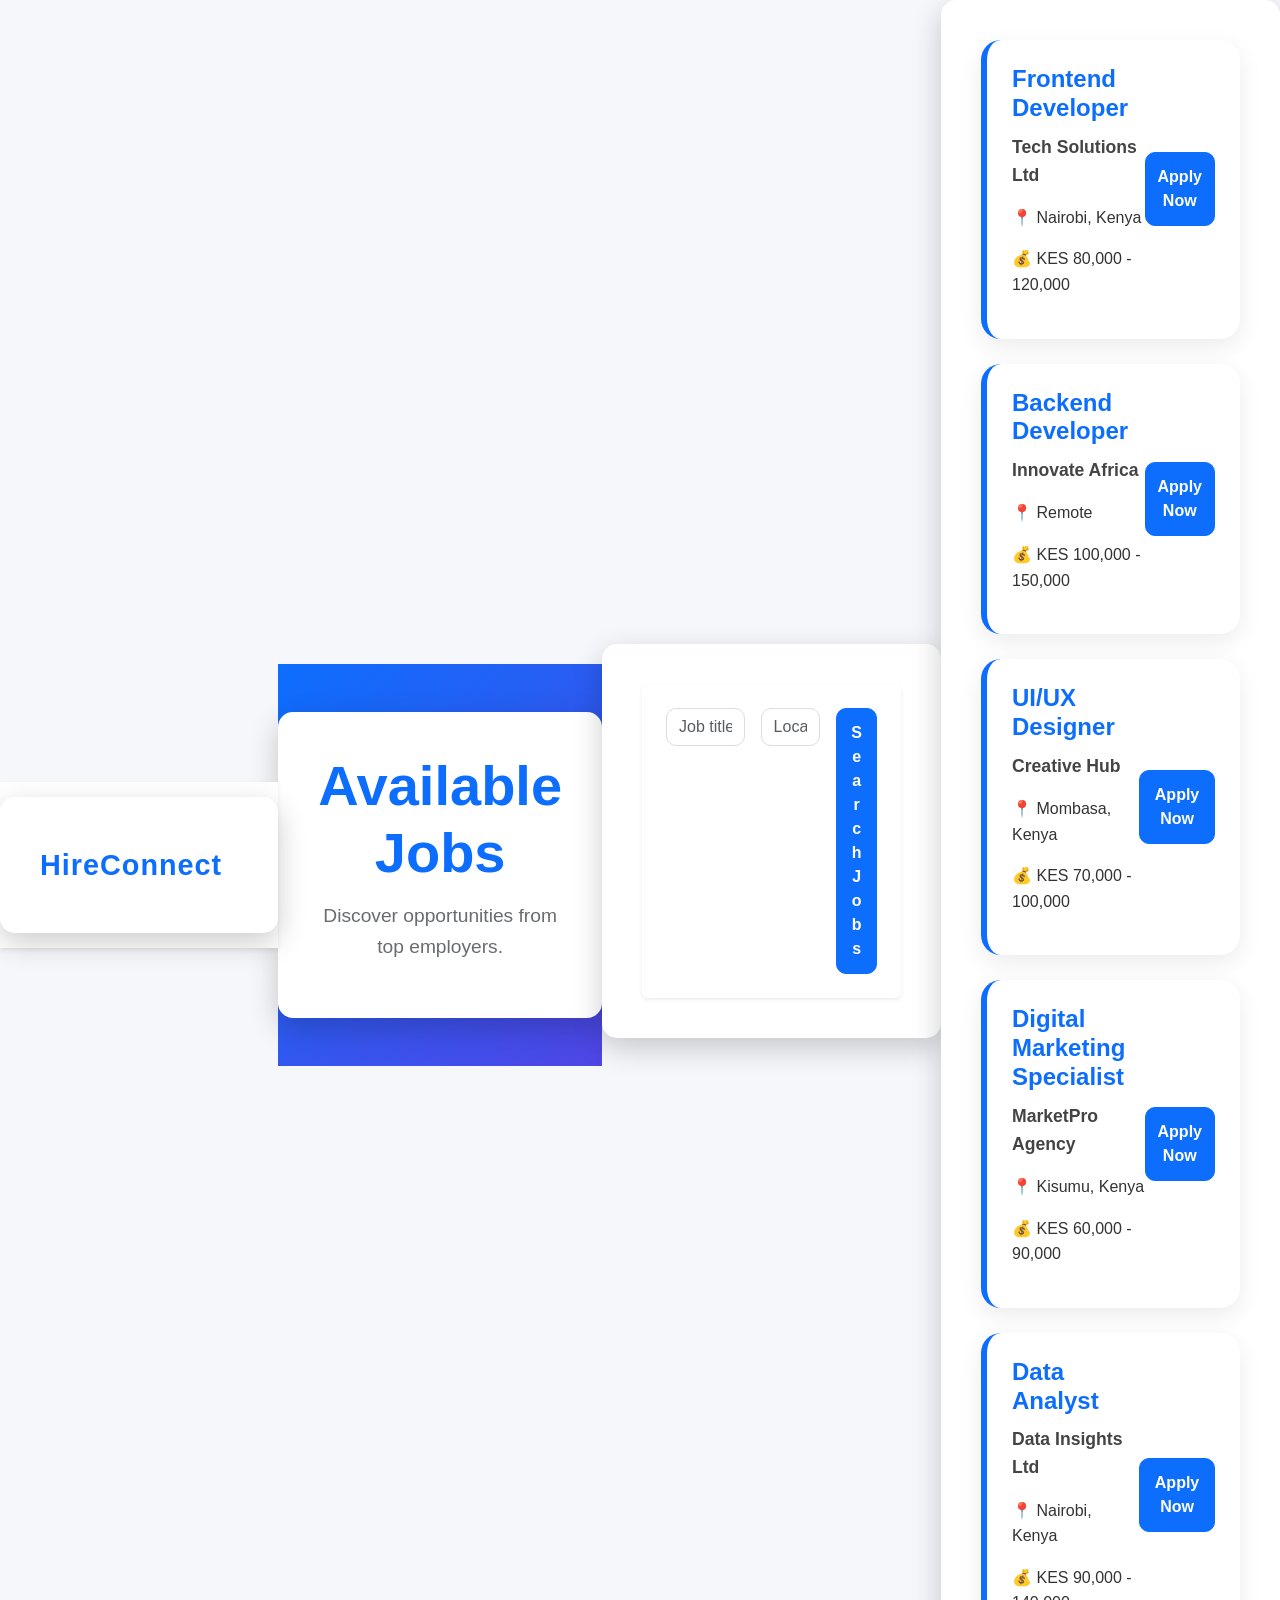
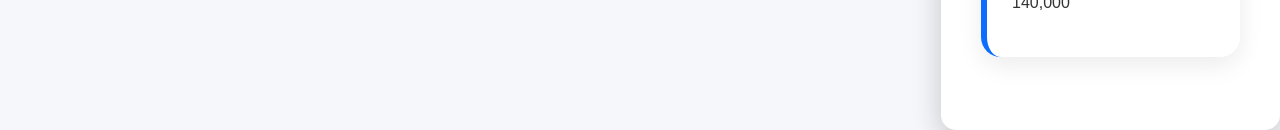
==== jobs.html @ 56f6dac5 "initial commit" ====
<!DOCTYPE html>
<html lang="en">
<head>
    <meta charset="UTF-8">
    <meta name="viewport" content="width=device-width, initial-scale=1.0">
    <title>HireConnect - Jobs</title>

    <link href="https://cdn.jsdelivr.net/npm/bootstrap@5.3.8/dist/css/bootstrap.min.css" rel="stylesheet">
    <link rel="stylesheet" href="assets/styles.css">
</head>
<body>

<!-- Navigation -->
<nav class="navbar navbar-expand-lg navbar-light bg-white shadow-sm">
    <div class="container">
        <a class="navbar-brand fw-bold text-primary" href="index.html">
            HireConnect
        </a>
    </div>
</nav>

<!-- Jobs Header -->
<section class="jobs-header py-5">
    <div class="container text-center">
        <h1 class="fw-bold">Available Jobs</h1>
        <p class="text-muted">
            Discover opportunities from top employers.
        </p>
    </div>
</section>

<!-- Search Bar -->
<section class="container mb-5">
    <div class="card shadow-sm border-0 p-4">
        <div class="row g-3">
            <div class="col-md-5">
                <input type="text"
                       class="form-control"
                       placeholder="Job title or keyword">
            </div>

            <div class="col-md-4">
                <input type="text"
                       class="form-control"
                       placeholder="Location">
            </div>

            <div class="col-md-3">
                <button class="btn btn-primary w-100">
                    Search Jobs
                </button>
            </div>
        </div>
    </div>
</section>

<!-- Jobs List -->
<section class="container pb-5">

    <div class="job-card">
        <div>
            <h4>Frontend Developer</h4>
            <p class="company">Tech Solutions Ltd</p>
            <p>📍 Nairobi, Kenya</p>
            <p>💰 KES 80,000 - 120,000</p>
        </div>

        <div>
            <button class="btn btn-primary">
                Apply Now
            </button>
        </div>
    </div>

    <div class="job-card">
        <div>
            <h4>Backend Developer</h4>
            <p class="company">Innovate Africa</p>
            <p>📍 Remote</p>
            <p>💰 KES 100,000 - 150,000</p>
        </div>

        <div>
            <button class="btn btn-primary">
                Apply Now
            </button>
        </div>
    </div>

    <div class="job-card">
        <div>
            <h4>UI/UX Designer</h4>
            <p class="company">Creative Hub</p>
            <p>📍 Mombasa, Kenya</p>
            <p>💰 KES 70,000 - 100,000</p>
        </div>

        <div>
            <button class="btn btn-primary">
                Apply Now
            </button>
        </div>
    </div>

    <div class="job-card">
        <div>
            <h4>Digital Marketing Specialist</h4>
            <p class="company">MarketPro Agency</p>
            <p>📍 Kisumu, Kenya</p>
            <p>💰 KES 60,000 - 90,000</p>
        </div>

        <div>
            <button class="btn btn-primary">
                Apply Now
            </button>
        </div>
    </div>

    <div class="job-card">
        <div>
            <h4>Data Analyst</h4>
            <p class="company">Data Insights Ltd</p>
            <p>📍 Nairobi, Kenya</p>
            <p>💰 KES 90,000 - 140,000</p>
        </div>

        <div>
            <button class="btn btn-primary">
                Apply Now
            </button>
        </div>
    </div>

</section>

</body>
</html>
---- assets/styles.css ----
/* Reset */
*{
    margin: 0;
    padding: 0;
    box-sizing: border-box;
}

/* Body */
body{
    font-family: Arial, sans-serif;
    background: linear-gradient(135deg, #0d6efd, #6f42c1);
    display: flex;
    justify-content: center;
    align-items: center;
    min-height: 100vh;
}

/* Container */
.container{
    background: #fff;
    padding: 40px;
    width: 100%;
    max-width: 450px;
    border-radius: 15px;
    box-shadow: 0 10px 30px rgba(0,0,0,0.2);
}

/* Heading */
h1{
    text-align: center;
    color: #0d6efd;
    margin-bottom: 10px;
}

.subtitle{
    text-align: center;
    color: #666;
    margin-bottom: 25px;
}

/* Inputs */
input[type="email"],
input[type="password"]{
    width: 100%;
    padding: 12px;
    margin-bottom: 15px;
    border: 1px solid #ddd;
    border-radius: 8px;
    font-size: 16px;
}

input[type="email"]:focus,
input[type="password"]:focus{
    outline: none;
    border-color: #0d6efd;
}

/* Remember & Forgot */
.remember{
    margin-bottom: 10px;
}

.forgot{
    text-align: right;
    margin-bottom: 20px;
}

.forgot a{
    text-decoration: none;
    color: #0d6efd;
}

.forgot a:hover{
    text-decoration: underline;
}

/* Login Button */
button[type="submit"]{
    width: 100%;
    padding: 12px;
    border: none;
    background: #0d6efd;
    color: white;
    font-size: 16px;
    border-radius: 8px;
    cursor: pointer;
    transition: 0.3s;
}

button[type="submit"]:hover{
    background: #0b5ed7;
}

/* OR Section */
.or{
    text-align: center;
    margin: 20px 0;
    color: #777;
}

/* Social Buttons */
.social{
    display: flex;
    flex-direction: column;
    gap: 10px;
}

.social button{
    padding: 12px;
    border: 1px solid #ddd;
    background: #fff;
    border-radius: 8px;
    cursor: pointer;
    transition: 0.3s;
}

.social button:hover{
    background: #f8f9fa;
}

/* Sign Up Link */
.link{
    text-align: center;
    margin-top: 20px;
}

.link a{
    color: #0d6efd;
    text-decoration: none;
    font-weight: bold;
}

.link a:hover{
    text-decoration: underline;
}

/* Roles */
.roles{
    margin-top: 25px;
    text-align: center;
}

.roles p{
    font-weight: bold;
    margin-bottom: 10px;
}

.roles label{
    cursor: pointer;
}

/* Responsive */
@media (max-width: 500px){
    .container{
        margin: 15px;
        padding: 25px;
    }
}

/* Google Font */
@import url('https://fonts.googleapis.com/css2?family=Poppins:wght@300;400;500;600;700;800&display=swap');

*{
    margin: 0;
    padding: 0;
    box-sizing: border-box;
}

body{
    font-family: 'Poppins', sans-serif;
    background: #f8f9fc;
    color: #333;
    line-height: 1.6;
}

/* Navigation */
.navbar{
    padding: 15px 0;
    transition: 0.3s;
}

.navbar-brand{
    font-size: 1.8rem;
    letter-spacing: 1px;
}

.nav-link{
    font-weight: 500;
    color: #444 !important;
    transition: 0.3s;
}

.nav-link:hover{
    color: #0d6efd !important;
}

.btn{
    border-radius: 10px;
    font-weight: 600;
}

/* Hero Section */
.hero{
    min-height: 90vh;
    display: flex;
    align-items: center;
    background: linear-gradient(
        135deg,
        #f8f9ff 0%,
        #eef3ff 100%
    );
}

.hero-badge{
    display: inline-block;
    background: rgba(13,110,253,0.1);
    color: #0d6efd;
    padding: 10px 18px;
    border-radius: 30px;
    font-weight: 600;
    font-size: 0.9rem;
}

.hero h1{
    font-size: 3.2rem;
    line-height: 1.2;
}

.hero p{
    font-size: 1.15rem;
}

/* Search Form */
.hero form{
    background: white;
    padding: 15px;
    border-radius: 15px;
    box-shadow: 0 10px 30px rgba(0,0,0,0.08);
}

.form-control{
    border-radius: 10px;
    border: 1px solid #ddd;
}

.form-control:focus{
    border-color: #0d6efd;
    box-shadow: 0 0 0 0.15rem rgba(13,110,253,.15);
}

.btn-primary{
    border-radius: 10px;
    padding: 12px;
}

/* Statistics */
.hero .row.text-center{
    margin-top: 60px;
}

.hero h3{
    color: #0d6efd;
    font-weight: 700;
}

.hero .text-muted{
    font-size: 0.95rem;
}

/* Hero Image */
.hero img{
    max-height: 550px;
    object-fit: cover;
    transition: transform 0.4s ease;
}

.hero img:hover{
    transform: scale(1.03);
}

/* Footer */
.footer{
    background: #0f172a !important;
}

.footer h5{
    color: white;
    margin-bottom: 20px;
    font-weight: 600;
}

.footer ul li{
    margin-bottom: 10px;
}

.footer a{
    color: #cbd5e1;
    text-decoration: none;
    transition: 0.3s;
}

.footer a:hover{
    color: #60a5fa;
    padding-left: 4px;
}

.footer hr{
    border-color: rgba(255,255,255,0.15);
}

.footer p,
.footer small{
    color: #94a3b8;
}

/* Footer Social Links */
.footer .mb-3 a{
    margin: 0 5px;
}

/* Hover Effects */
.btn-primary:hover{
    transform: translateY(-2px);
    box-shadow: 0 8px 20px rgba(13,110,253,0.25);
}

.btn-outline-primary:hover{
    transform: translateY(-2px);
}

/* Responsive Design */
@media (max-width: 992px){

    .hero{
        text-align: center;
        padding-top: 40px;
    }

    .hero h1{
        font-size: 2.5rem;
    }

    .hero img{
        margin-top: 30px;
    }
}

@media (max-width: 768px){

    .hero h1{
        font-size: 2rem;
    }

    .hero p{
        font-size: 1rem;
    }

    .hero form{
        padding: 20px;
    }

    .navbar-brand{
        font-size: 1.5rem;
    }
}

@media (max-width: 576px){

    .hero h1{
        font-size: 1.7rem;
    }

    .hero-badge{
        font-size: 0.8rem;
    }

    .footer{
        text-align: center;
    }
}   
/* =========================
   JOBS PAGE STYLING
========================= */

.jobs-header{
    background: linear-gradient(135deg, #0d6efd, #4f46e5);
    padding: 80px 0;
    color: white;
    text-align: center;
}

.jobs-header h1{
    font-size: 3.5rem;
    font-weight: 800;
    margin-bottom: 15px;
}

.jobs-header p{
    font-size: 1.2rem;
    opacity: 0.9;
}

/* Search Card */
.search-card{
    margin-top: -40px;
    position: relative;
    z-index: 10;
}

.search-card .card{
    border: none;
    border-radius: 20px;
    padding: 25px;
    box-shadow: 0 15px 40px rgba(0,0,0,0.12);
}

.search-card .form-control{
    height: 55px;
    border-radius: 12px;
    border: 1px solid #ddd;
}

.search-card .btn{
    height: 55px;
    border-radius: 12px;
    font-weight: 600;
}

/* Jobs Section */
body{
    background: #f5f7fb;
}

.job-card{
    background: #fff;
    border-radius: 20px;
    padding: 25px;
    margin-bottom: 25px;
    display: flex;
    justify-content: space-between;
    align-items: center;
    border-left: 6px solid #0d6efd;
    box-shadow: 0 8px 25px rgba(0,0,0,0.08);
    transition: all 0.3s ease;
}

.job-card:hover{
    transform: translateY(-8px);
    box-shadow: 0 15px 35px rgba(0,0,0,0.12);
}

/* Job Content */
.job-card h4{
    color: #0d6efd;
    font-weight: 700;
    margin-bottom: 10px;
}

.company{
    font-size: 1.1rem;
    font-weight: 600;
    color: #444;
}

.job-meta{
    display: flex;
    gap: 15px;
    flex-wrap: wrap;
    margin-top: 10px;
}

.job-meta span{
    background: #eef4ff;
    color: #0d6efd;
    padding: 6px 14px;
    border-radius: 30px;
    font-size: 0.9rem;
    font-weight: 500;
}

/* Salary */
.salary{
    color: #16a34a;
    font-weight: 700;
    margin-top: 10px;
    font-size: 1rem;
}

/* Apply Button */
.apply-btn{
    padding: 12px 30px;
    border-radius: 12px;
    font-weight: 600;
    transition: 0.3s;
}

.apply-btn:hover{
    transform: scale(1.05);
}

/* Job Count */
.job-count{
    margin: 40px 0 20px;
    font-weight: 600;
    color: #555;
}

/* Featured Badge */
.badge-featured{
    background: #ffc107;
    color: #000;
    padding: 6px 12px;
    border-radius: 20px;
    font-size: 0.8rem;
    font-weight: 600;
    margin-left: 10px;
}

/* Filters */
.filters{
    background: white;
    padding: 20px;
    border-radius: 20px;
    box-shadow: 0 5px 20px rgba(0,0,0,0.08);
    margin-bottom: 30px;
}

.filters h5{
    margin-bottom: 15px;
    font-weight: 700;
}

.filters label{
    display: block;
    margin-bottom: 10px;
    color: #555;
}

/* Pagination */
.pagination .page-link{
    border-radius: 10px;
    margin: 0 5px;
    border: none;
    color: #0d6efd;
}

.pagination .active .page-link{
    background: #0d6efd;
}

/* Footer */
.jobs-footer{
    background: #0f172a;
    color: white;
    padding: 40px 0;
    margin-top: 80px;
    text-align: center;
}

.jobs-footer a{
    color: #cbd5e1;
    text-decoration: none;
}

.jobs-footer a:hover{
    color: white;
}

/* Responsive */
@media (max-width: 768px){

    .jobs-header h1{
        font-size: 2.3rem;
    }

    .job-card{
        flex-direction: column;
        text-align: center;
        gap: 20px;
    }

    .job-meta{
        justify-content: center;
    }

    .apply-btn{
        width: 100%;
    }
}
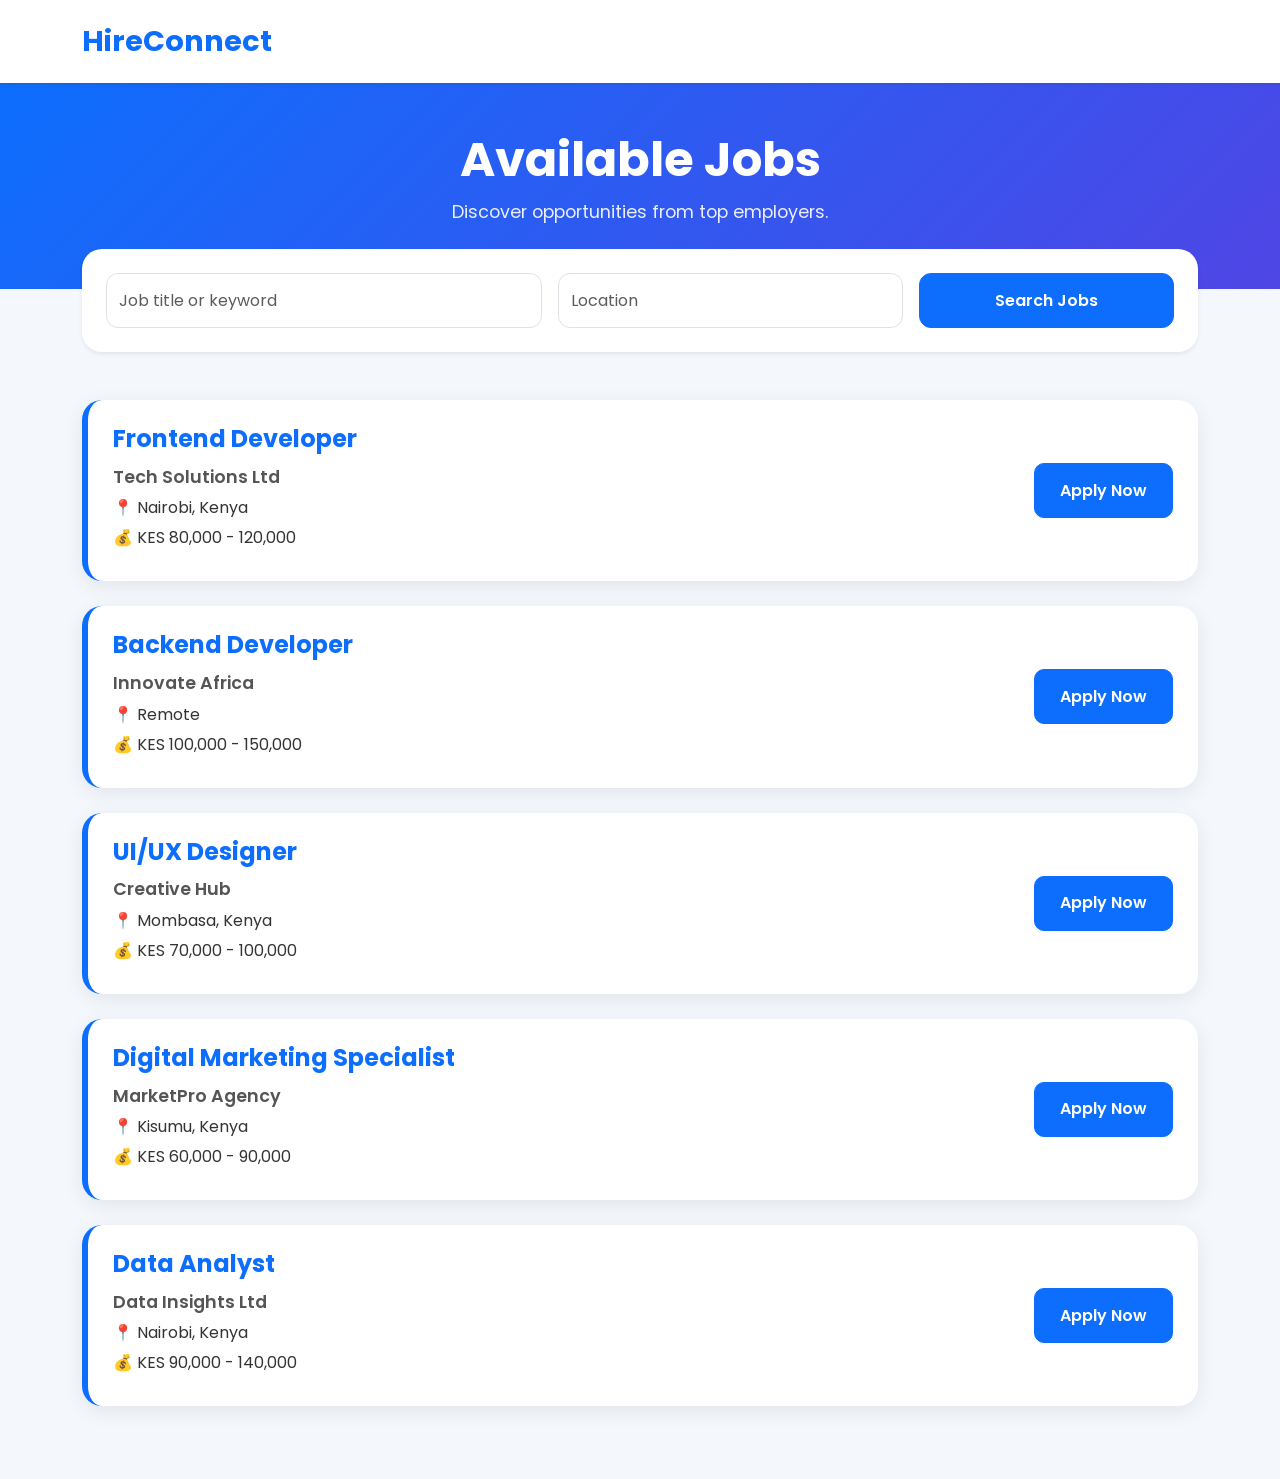
==== commit f0d9db9e: "initial commit" ====
--- a/jobs.html
+++ b/jobs.html
@@ -5,8 +5,8 @@
     <meta name="viewport" content="width=device-width, initial-scale=1.0">
     <title>HireConnect - Jobs</title>
 
-    <link href="https://cdn.jsdelivr.net/npm/bootstrap@5.3.8/dist/css/bootstrap.min.css" rel="stylesheet">
-    <link rel="stylesheet" href="assets/styles.css">
+    <link href="https://cdn.jsdelivr.net/npm/bootstrap@5.3.8/dist/css/bootstrap.min.css" rel="stylesheet" integrity="sha384-sRIl4kxILFvY47J16cr9ZwB07vP4J8+LH7qKQnuqkuIAvNWLzeN8tE5YBujZqJLB" crossorigin="anonymous">
+    <link rel="stylesheet" href="assets/job.css">
 </head>
 <body>
 
--- a/assets/job.css
+++ b/assets/job.css
@@ -0,0 +1,124 @@
+@import url('https://fonts.googleapis.com/css2?family=Poppins:wght@300;400;500;600;700;800&display=swap');
+
+*{
+    margin: 0;
+    padding: 0;
+    box-sizing: border-box;
+}
+
+body{
+    font-family: 'Poppins', sans-serif;
+    background: #f4f7fc;
+    color: #333;
+}
+
+/* Navbar */
+.navbar{
+    padding: 15px 0;
+}
+
+.navbar-brand{
+    font-size: 1.8rem;
+    font-weight: 700;
+}
+
+/* Header */
+.jobs-header{
+    background: linear-gradient(135deg, #0d6efd, #4f46e5);
+    color: white;
+    padding: 80px 0;
+}
+
+.jobs-header h1{
+    font-size: 3rem;
+    margin-bottom: 10px;
+}
+
+.jobs-header p{
+    color: rgba(255,255,255,0.9) !important;
+    font-size: 1.1rem;
+}
+
+/* Search Section */
+.card{
+    border-radius: 20px;
+    margin-top: -40px;
+    position: relative;
+    z-index: 10;
+}
+
+.form-control{
+    height: 55px;
+    border-radius: 12px;
+}
+
+.btn-primary{
+    height: 55px;
+    border-radius: 12px;
+    font-weight: 600;
+    transition: 0.3s;
+}
+
+.btn-primary:hover{
+    transform: translateY(-2px);
+    box-shadow: 0 8px 20px rgba(13,110,253,0.25);
+}
+
+/* Job Cards */
+.job-card{
+    background: white;
+    border-radius: 20px;
+    padding: 25px;
+    margin-bottom: 25px;
+    display: flex;
+    justify-content: space-between;
+    align-items: center;
+    border-left: 6px solid #0d6efd;
+    box-shadow: 0 5px 20px rgba(0,0,0,0.08);
+    transition: all 0.3s ease;
+}
+
+.job-card:hover{
+    transform: translateY(-5px);
+    box-shadow: 0 12px 30px rgba(0,0,0,0.12);
+}
+
+.job-card h4{
+    color: #0d6efd;
+    font-weight: 700;
+    margin-bottom: 10px;
+}
+
+.company{
+    font-size: 1.1rem;
+    font-weight: 600;
+    color: #555;
+}
+
+.job-card p{
+    margin-bottom: 6px;
+}
+
+/* Apply Button */
+.job-card .btn{
+    padding: 12px 25px;
+    border-radius: 10px;
+}
+
+/* Responsive */
+@media(max-width:768px){
+
+    .jobs-header h1{
+        font-size: 2rem;
+    }
+
+    .job-card{
+        flex-direction: column;
+        text-align: center;
+        gap: 20px;
+    }
+
+    .job-card .btn{
+        width: 100%;
+    }
+}
